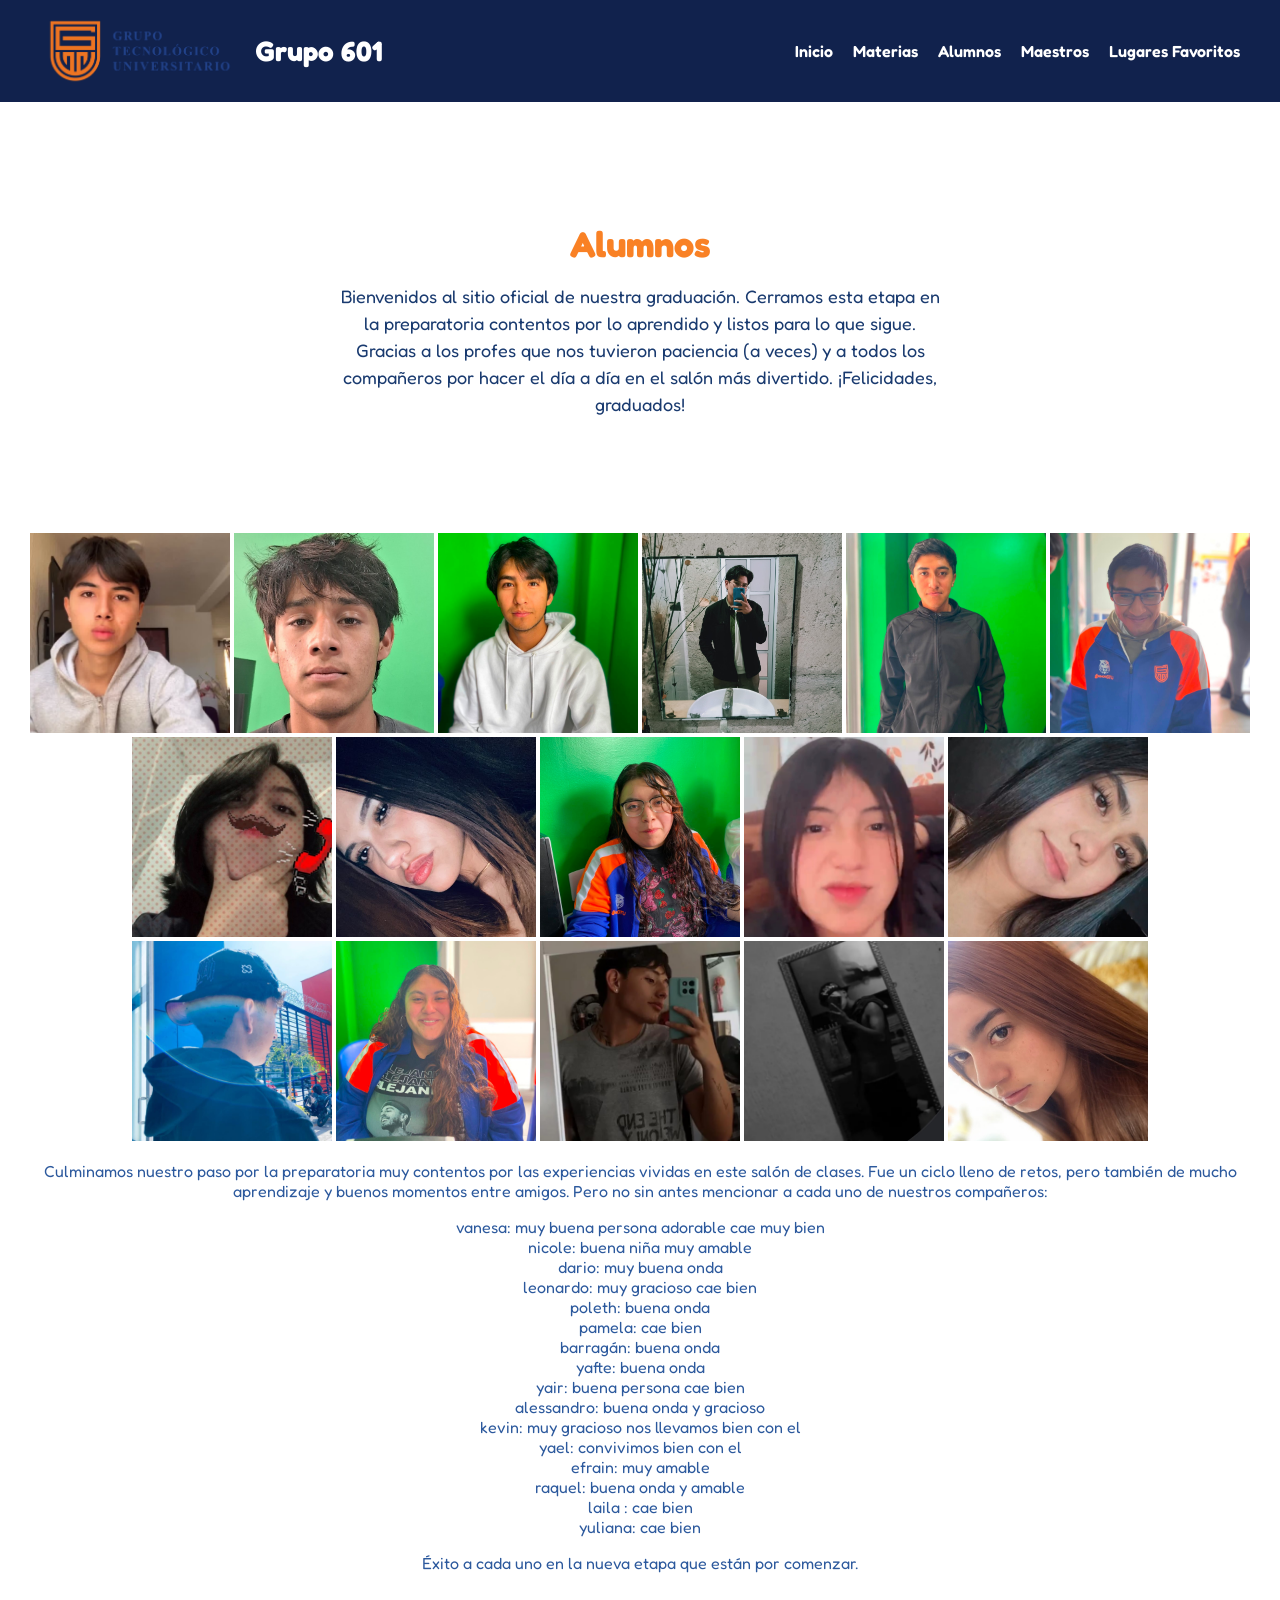
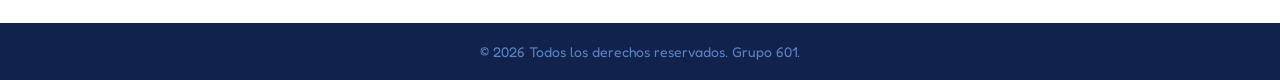
==== alumnos.html @ b42ed877 "Add files via upload" ====
<!DOCTYPE html>
<html lang="es">

<head>
<meta charset="UTF-8">
<meta name="viewport" content="width=device-width, initial-scale=1.0">
<title>Puchis Portal</title>
<meta name="description" content="Collection of Documents">
<meta property="og:title" content="Puchis Portal">
<meta property="og:description" content="Collection of Documents">
<meta property="og:type" content="website">
<!-- Importación de tipografía de burbuja (Fredoka) -->
<link href="https://fonts.googleapis.com/css2?family=Fredoka:wght@400;600;700&display=swap" rel="stylesheet">
<style>
/* ========================================================== */
/* SECCIÓN DE COLORES - PALETA BLUE + ORANGE                  */
/* ========================================================== */
body {
    background-color: #ffffff;
    /* aquí se cambia el fondo de la página (Blanco) */
    color: #2c599d;
    /* aquí se cambia el color del texto base (Azul medio #2C599D) */
    font-family: 'Fredoka', sans-serif;
    /* aquí se cambia la tipografía a letra de burbuja */
    margin: 0;
    padding: 0;
}

/* HEADER / CABECERA */
header {
    background-color: #11224d;
    /* aquí se cambia el fondo del header (Azul muy oscuro #11224D) */
    color: #ffffff;
    /* aquí se cambia el color de letra del header (Blanco) */
    padding: 15px 20px;
    /* aquí se cambia el tamaño (grosor) del header */
}

.header {
    max-width: 1200px;
    /* aquí se cambia el ancho máximo de la cabecera */
    margin: 0 auto;
    /* centra el contenido de la cabecera */
    display: flex;
    align-items: center;
    justify-content: space-between;
    /* separa el logo a la izquierda y el menú a la derecha */
}

.logo-area {
    display: flex;
    align-items: center;
    gap: 15px;
}

.logo-img {
    height: 50px;
    /* aquí se cambia la altura del logo */
    width: auto;
    /* mantiene la proporción del logo */
}

.logo-area h1 {
    font-size: 28px;
    /* aquí se cambia el tamaño del título del header */
    margin: 0;
    color: #ffffff;
    /* aquí se cambia el color del texto del header (Blanco) */
}

/* MENÚ DE ENLACES */
.nav-menu {
    display: flex;
    gap: 20px;
    /* aquí se cambia la separación entre los enlaces del menú */
}

.nav-menu a {
    color: #ffffff;
    /* aquí se cambia el color de los enlaces del menú (Blanco) */
    text-decoration: none;
    font-size: 16px;
    /* aquí se cambia el tamaño de los enlaces del menú */
    font-weight: 600;
    transition: color 0.2s;
}

.nav-menu a:hover {
    color: #f98125;
    /* aquí se cambia el color de los enlaces al pasar el cursor (Naranja #F98125) */
}

/* SECCIÓN PRINCIPAL */
.seccion {
    padding: 60px 20px;
    /* aquí se cambia el espacio (arriba/abajo) de la sección */
    text-align: center;
}

.primer.contenedor {
    max-width: 600px;
    /* aquí se cambia el ancho máximo de la caja central */
    margin: 0 auto;
    /* centra el contenedor en la pantalla */
    border: none;
    /* sin borde */
    border-radius: 12px;
    /* aquí se cambia el redondeado de las esquinas */
    padding: 30px;
    /* aquí se cambia el espacio interno de la caja */
    background-color: #ffffff;
}

.titulo {
    color: #f98125;
    /* aquí se cambia el color de los títulos (Naranja #F98125) */
    font-size: 36px;
    /* aquí se cambia el tamaño de letra de los títulos */
    margin-bottom: 15px;
    /* aquí se cambia el espacio debajo del título */
}

.seccion p {
    font-size: 18px;
    /* aquí se cambia el tamaño del texto descriptivo */
    line-height: 1.5;
    /* aquí se cambia la separación de líneas del texto */
    margin-bottom: 25px;
    /* aquí se cambia el espacio debajo del texto */
    color: #193a6f;
    /* aquí se cambia el color de la descripción (Azul oscuro #193A6F) */
}

/* FOOTER / PIE DE PÁGINA */
footer {
    background-color: #11224d;
    /* aquí se cambia el fondo del footer (Azul muy oscuro #11224D) */
    color: #ffffff;
    /* aquí se cambia el color del texto del footer (Blanco) */
    text-align: center;
    padding: 20px 20px;
    /* aquí se cambia el tamaño (grosor) del footer */
    margin-top: 50px;
    /* aquí se cambia la distancia con la sección de arriba */
}

.segundo.contenedor p {
    font-size: 14px;
    /* aquí se cambia el tamaño del texto legal del footer */
    color: #5b84c4;
    /* aquí se cambia el color del texto legal (Azul claro #5B84C4) */
    margin: 0;
}

/* RESPONSIVO */
@media (max-width: 768px) {
    .header {
        flex-direction: column;
        gap: 15px;
        text-align: center;
    }

    .nav-menu {
        flex-wrap: wrap;
        justify-content: center;
        gap: 12px;
    }
}
</style>
</head>

<body>
<header>
    <div class="header">
        <div class="logo-area">
            <img src="ft.PNG" width="200">
            <h1>Grupo 601</h1>
        </div>
        <nav class="nav-menu">
            <a href="index.html">Inicio</a>
            <a href="materias.html">Materias</a>
            <a href="alumnos.html">Alumnos</a>
            <a href="proyecto final/maestros.html">Maestros</a>
            <a href="lugares.html">Lugares Favoritos</a>
        </nav>
    </div>
</header>

<!-- SECCIÓN DE DESPEDIDA / GRADUACIÓN -->
<section class="seccion" id="despedida">
    <div class="primer contenedor">
        <h1 class="titulo">Alumnos</h1>
        <p>
            Bienvenidos al sitio oficial de nuestra graduación. Cerramos esta etapa en la preparatoria contentos por lo aprendido y listos para lo que sigue. Gracias a los profes que nos tuvieron paciencia (a veces) y a todos los compañeros por hacer el día a día en el salón más divertido. ¡Felicidades, graduados!
        </p>
    </div>
</section>

<div style="text-align: center;">

    <img src="alessandro.JPEG" width="200">
    <img src="barragan.JPEG" width="200">
    <img src="dario.JPEG" width="200">
    <img src="efra.JPEG" width="200">
    <img src="kevin.JPEG" width="200">
    <img src="leo.JPEG" width="200">

    <div style="text-align: center;">
        <img src="raquel.JPEG" width="200">
        <img src="lila.JPEG" width="200">
        <img src="nicole.JPEG" width="200">
        <img src="pamela.JPEG" width="200">
        <img src="polet.JPEG" width="200">

        <div style="text-align: center;">
            <img src="llavero.JPEG" width="200">
            <img src="vanessa.JPEG" width="200">
            <img src="yafte.JPEG" width="200">
            <img src="yair.JPEG" width="200">
            <img src="yuliana.JPEG" width="200">

            <p></p>
        </div>

        Culminamos nuestro paso por la preparatoria muy contentos por las experiencias vividas en este salón de clases. Fue un ciclo lleno de retos, pero también de mucho aprendizaje y buenos momentos entre amigos. Pero no sin antes mencionar a cada uno de nuestros compañeros:

        <p>
            <ul style="list-style-type: none; padding: 0; margin: 0;">
                <li> vanesa: muy buena persona adorable cae muy bien </li>
                <li> nicole: buena niña muy amable </li>
                <li> dario: muy buena onda </li>
                <li> leonardo: muy gracioso cae bien </li>
                <li> poleth: buena onda </li>
                <li> pamela: cae bien </li>
                <li> barragán: buena onda </li>
                <li> yafte: buena onda </li>
                <li> yair: buena persona cae bien </li>
                <li> alessandro: buena onda y gracioso </li>
                <li> kevin: muy gracioso nos llevamos bien con el </li>
                <li> yael: convivimos bien con el </li>
                <li> efrain: muy amable </li>
                <li> raquel: buena onda y amable </li>
                <li> laila : cae bien </li>
                <li> yuliana: cae bien </li>
            </ul>
        </p>
    </div>

    <p>
        Éxito a cada uno en la nueva etapa que están por comenzar.
    </p>

    <footer>
        <div class="segundo contenedor">
            <p>© 2026 Todos los derechos reservados. Grupo 601.</p>
        </div>
    </footer>

</div>
</body>
</html>
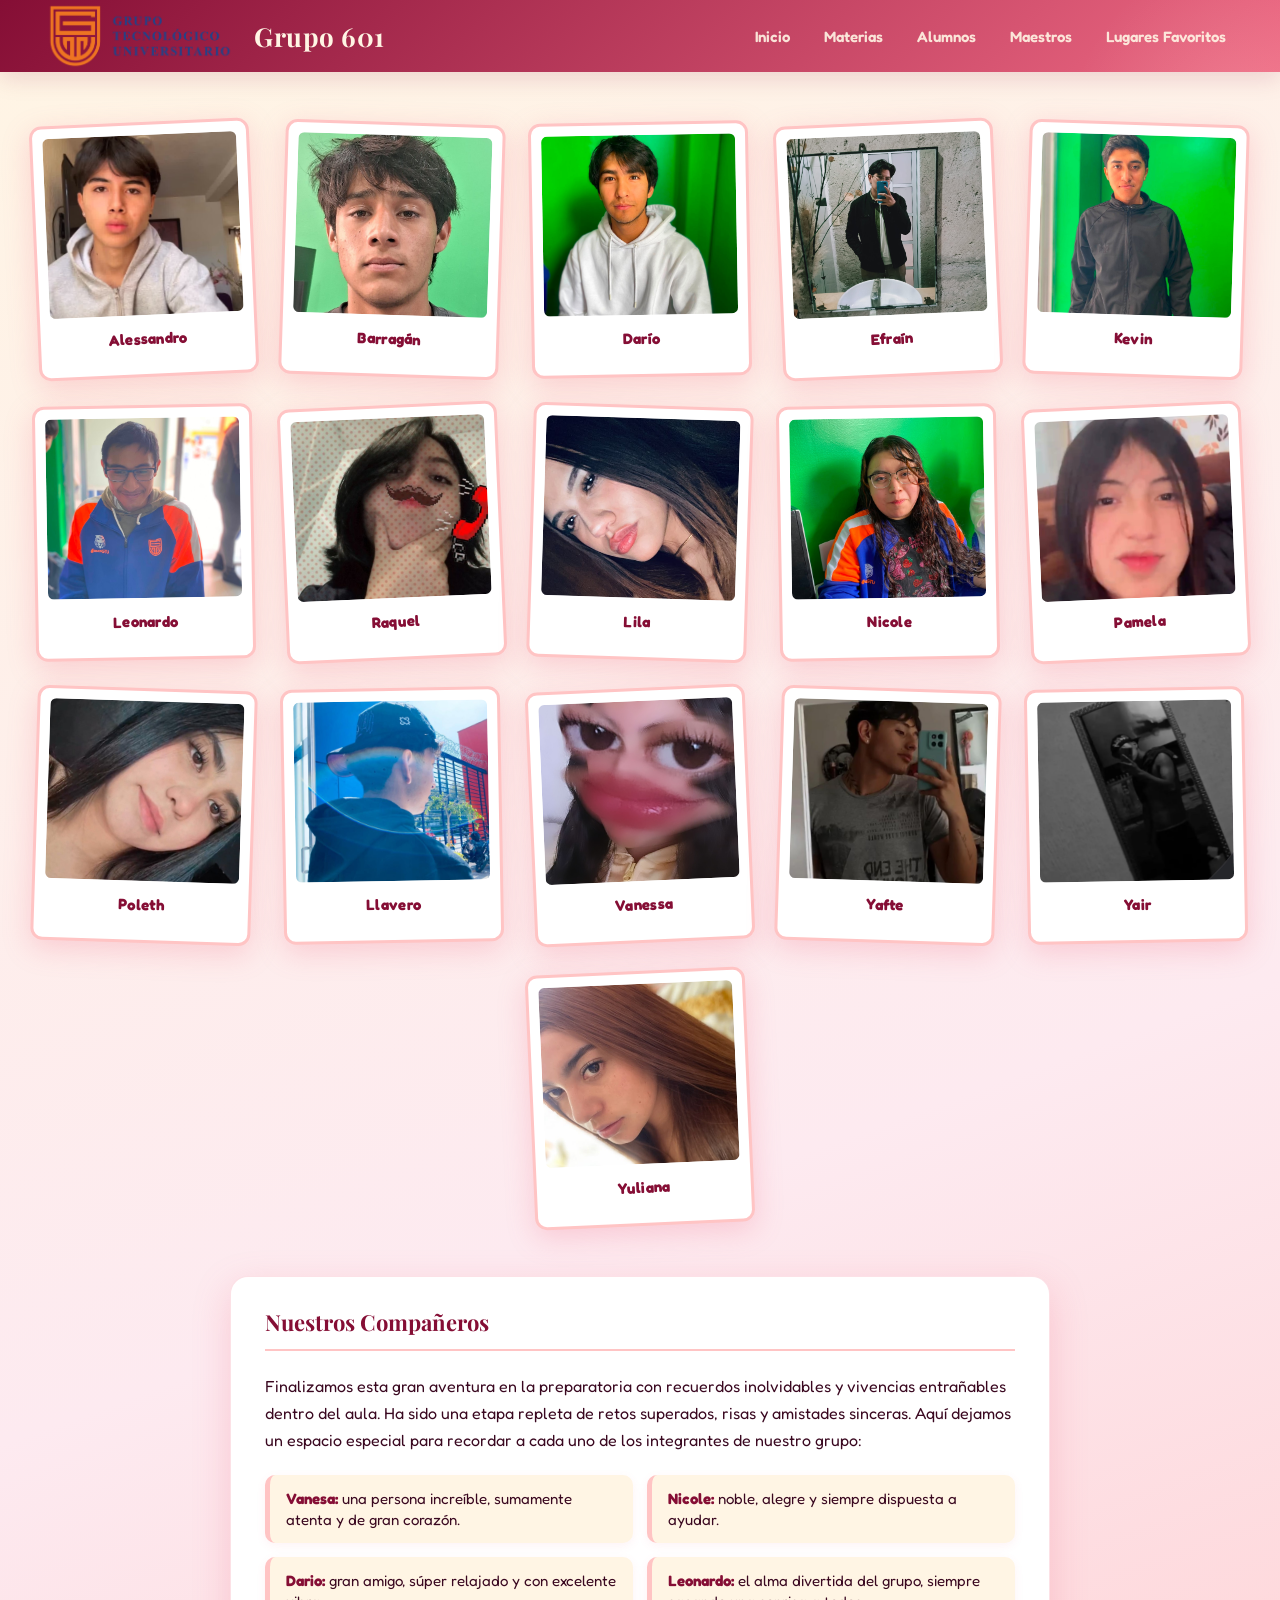
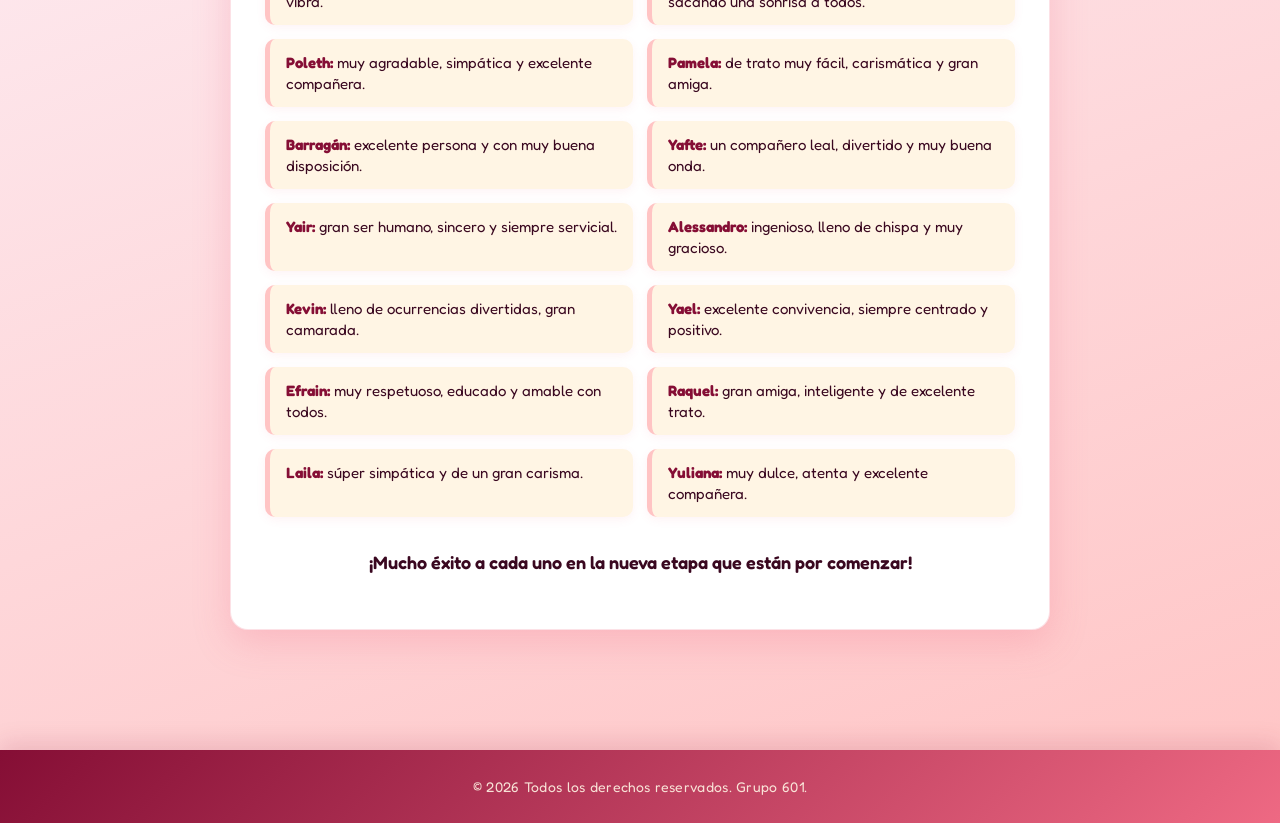
==== commit 11df9991: "Add files via upload" ====
--- a/alumnos.html
+++ b/alumnos.html
@@ -4,169 +4,14 @@
 <head>
 <meta charset="UTF-8">
 <meta name="viewport" content="width=device-width, initial-scale=1.0">
-<title>Puchis Portal</title>
-<meta name="description" content="Collection of Documents">
-<meta property="og:title" content="Puchis Portal">
+<title>Portal Grupo 601</title>
+<meta name="description" content="Nuestros alumnos y compañeros - Grupo 601">
+<meta property="og:title" content="Portal Grupo 601">
 <meta property="og:description" content="Collection of Documents">
 <meta property="og:type" content="website">
 <!-- Importación de tipografía de burbuja (Fredoka) -->
 <link href="https://fonts.googleapis.com/css2?family=Fredoka:wght@400;600;700&display=swap" rel="stylesheet">
-<style>
-/* ========================================================== */
-/* SECCIÓN DE COLORES - PALETA BLUE + ORANGE                  */
-/* ========================================================== */
-body {
-    background-color: #ffffff;
-    /* aquí se cambia el fondo de la página (Blanco) */
-    color: #2c599d;
-    /* aquí se cambia el color del texto base (Azul medio #2C599D) */
-    font-family: 'Fredoka', sans-serif;
-    /* aquí se cambia la tipografía a letra de burbuja */
-    margin: 0;
-    padding: 0;
-}
-
-/* HEADER / CABECERA */
-header {
-    background-color: #11224d;
-    /* aquí se cambia el fondo del header (Azul muy oscuro #11224D) */
-    color: #ffffff;
-    /* aquí se cambia el color de letra del header (Blanco) */
-    padding: 15px 20px;
-    /* aquí se cambia el tamaño (grosor) del header */
-}
-
-.header {
-    max-width: 1200px;
-    /* aquí se cambia el ancho máximo de la cabecera */
-    margin: 0 auto;
-    /* centra el contenido de la cabecera */
-    display: flex;
-    align-items: center;
-    justify-content: space-between;
-    /* separa el logo a la izquierda y el menú a la derecha */
-}
-
-.logo-area {
-    display: flex;
-    align-items: center;
-    gap: 15px;
-}
-
-.logo-img {
-    height: 50px;
-    /* aquí se cambia la altura del logo */
-    width: auto;
-    /* mantiene la proporción del logo */
-}
-
-.logo-area h1 {
-    font-size: 28px;
-    /* aquí se cambia el tamaño del título del header */
-    margin: 0;
-    color: #ffffff;
-    /* aquí se cambia el color del texto del header (Blanco) */
-}
-
-/* MENÚ DE ENLACES */
-.nav-menu {
-    display: flex;
-    gap: 20px;
-    /* aquí se cambia la separación entre los enlaces del menú */
-}
-
-.nav-menu a {
-    color: #ffffff;
-    /* aquí se cambia el color de los enlaces del menú (Blanco) */
-    text-decoration: none;
-    font-size: 16px;
-    /* aquí se cambia el tamaño de los enlaces del menú */
-    font-weight: 600;
-    transition: color 0.2s;
-}
-
-.nav-menu a:hover {
-    color: #f98125;
-    /* aquí se cambia el color de los enlaces al pasar el cursor (Naranja #F98125) */
-}
-
-/* SECCIÓN PRINCIPAL */
-.seccion {
-    padding: 60px 20px;
-    /* aquí se cambia el espacio (arriba/abajo) de la sección */
-    text-align: center;
-}
-
-.primer.contenedor {
-    max-width: 600px;
-    /* aquí se cambia el ancho máximo de la caja central */
-    margin: 0 auto;
-    /* centra el contenedor en la pantalla */
-    border: none;
-    /* sin borde */
-    border-radius: 12px;
-    /* aquí se cambia el redondeado de las esquinas */
-    padding: 30px;
-    /* aquí se cambia el espacio interno de la caja */
-    background-color: #ffffff;
-}
-
-.titulo {
-    color: #f98125;
-    /* aquí se cambia el color de los títulos (Naranja #F98125) */
-    font-size: 36px;
-    /* aquí se cambia el tamaño de letra de los títulos */
-    margin-bottom: 15px;
-    /* aquí se cambia el espacio debajo del título */
-}
-
-.seccion p {
-    font-size: 18px;
-    /* aquí se cambia el tamaño del texto descriptivo */
-    line-height: 1.5;
-    /* aquí se cambia la separación de líneas del texto */
-    margin-bottom: 25px;
-    /* aquí se cambia el espacio debajo del texto */
-    color: #193a6f;
-    /* aquí se cambia el color de la descripción (Azul oscuro #193A6F) */
-}
-
-/* FOOTER / PIE DE PÁGINA */
-footer {
-    background-color: #11224d;
-    /* aquí se cambia el fondo del footer (Azul muy oscuro #11224D) */
-    color: #ffffff;
-    /* aquí se cambia el color del texto del footer (Blanco) */
-    text-align: center;
-    padding: 20px 20px;
-    /* aquí se cambia el tamaño (grosor) del footer */
-    margin-top: 50px;
-    /* aquí se cambia la distancia con la sección de arriba */
-}
-
-.segundo.contenedor p {
-    font-size: 14px;
-    /* aquí se cambia el tamaño del texto legal del footer */
-    color: #5b84c4;
-    /* aquí se cambia el color del texto legal (Azul claro #5B84C4) */
-    margin: 0;
-}
-
-/* RESPONSIVO */
-@media (max-width: 768px) {
-    .header {
-        flex-direction: column;
-        gap: 15px;
-        text-align: center;
-    }
-
-    .nav-menu {
-        flex-wrap: wrap;
-        justify-content: center;
-        gap: 12px;
-    }
-}
-</style>
+    <link rel="stylesheet" href="styles.css">
 </head>
 
 <body>
@@ -186,76 +31,109 @@
     </div>
 </header>
 
-<!-- SECCIÓN DE DESPEDIDA / GRADUACIÓN -->
-<section class="seccion" id="despedida">
-    <div class="primer contenedor">
-        <h1 class="titulo">Alumnos</h1>
-        <p>
-            Bienvenidos al sitio oficial de nuestra graduación. Cerramos esta etapa en la preparatoria contentos por lo aprendido y listos para lo que sigue. Gracias a los profes que nos tuvieron paciencia (a veces) y a todos los compañeros por hacer el día a día en el salón más divertido. ¡Felicidades, graduados!
-        </p>
-    </div>
-</section>
+<!-- SECCIÓN DE DESPEDIDA / GRADUACIÓN ELIMINADA -->
 
-<div style="text-align: center;">
-
-    <img src="alessandro.JPEG" width="200">
-    <img src="barragan.JPEG" width="200">
-    <img src="dario.JPEG" width="200">
-    <img src="efra.JPEG" width="200">
-    <img src="kevin.JPEG" width="200">
-    <img src="leo.JPEG" width="200">
-
-    <div style="text-align: center;">
-        <img src="raquel.JPEG" width="200">
-        <img src="lila.JPEG" width="200">
-        <img src="nicole.JPEG" width="200">
-        <img src="pamela.JPEG" width="200">
-        <img src="polet.JPEG" width="200">
-
-        <div style="text-align: center;">
-            <img src="llavero.JPEG" width="200">
-            <img src="vanessa.JPEG" width="200">
-            <img src="yafte.JPEG" width="200">
-            <img src="yair.JPEG" width="200">
-            <img src="yuliana.JPEG" width="200">
-
-            <p></p>
+    <section class="seccion" style="padding-top: 0;">
+        <div class="photo-grid">
+            <div class="photo-card">
+                <img src="alessandro.JPEG" alt="Alessandro">
+                <span class="card-title">Alessandro</span>
+            </div>
+            <div class="photo-card">
+                <img src="barragan.JPEG" alt="Barragán">
+                <span class="card-title">Barragán</span>
+            </div>
+            <div class="photo-card">
+                <img src="dario.JPEG" alt="Darío">
+                <span class="card-title">Darío</span>
+            </div>
+            <div class="photo-card">
+                <img src="efra.JPEG" alt="Efraín">
+                <span class="card-title">Efraín</span>
+            </div>
+            <div class="photo-card">
+                <img src="kevin.JPEG" alt="Kevin">
+                <span class="card-title">Kevin</span>
+            </div>
+            <div class="photo-card">
+                <img src="leo.JPEG" alt="Leonardo">
+                <span class="card-title">Leonardo</span>
+            </div>
+            <div class="photo-card">
+                <img src="raquel.JPEG" alt="Raquel">
+                <span class="card-title">Raquel</span>
+            </div>
+            <div class="photo-card">
+                <img src="lila.JPEG" alt="Lila">
+                <span class="card-title">Lila</span>
+            </div>
+            <div class="photo-card">
+                <img src="nicole.JPEG" alt="Nicole">
+                <span class="card-title">Nicole</span>
+            </div>
+            <div class="photo-card">
+                <img src="pamela.JPEG" alt="Pamela">
+                <span class="card-title">Pamela</span>
+            </div>
+            <div class="photo-card">
+                <img src="polet.JPEG" alt="Poleth">
+                <span class="card-title">Poleth</span>
+            </div>
+            <div class="photo-card">
+                <img src="llavero.JPEG" alt="Llavero">
+                <span class="card-title">Llavero</span>
+            </div>
+            <div class="photo-card">
+                <img src="vanessa.jpeg" alt="Vanessa">
+                <span class="card-title">Vanessa</span>
+            </div>
+            <div class="photo-card">
+                <img src="yafte.JPEG" alt="Yafte">
+                <span class="card-title">Yafte</span>
+            </div>
+            <div class="photo-card">
+                <img src="yair.JPEG" alt="Yair">
+                <span class="card-title">Yair</span>
+            </div>
+            <div class="photo-card">
+                <img src="yuliana.JPEG" alt="Yuliana">
+                <span class="card-title">Yuliana</span>
+            </div>
         </div>
 
-        Culminamos nuestro paso por la preparatoria muy contentos por las experiencias vividas en este salón de clases. Fue un ciclo lleno de retos, pero también de mucho aprendizaje y buenos momentos entre amigos. Pero no sin antes mencionar a cada uno de nuestros compañeros:
-
-        <p>
-            <ul style="list-style-type: none; padding: 0; margin: 0;">
-                <li> vanesa: muy buena persona adorable cae muy bien </li>
-                <li> nicole: buena niña muy amable </li>
-                <li> dario: muy buena onda </li>
-                <li> leonardo: muy gracioso cae bien </li>
-                <li> poleth: buena onda </li>
-                <li> pamela: cae bien </li>
-                <li> barragán: buena onda </li>
-                <li> yafte: buena onda </li>
-                <li> yair: buena persona cae bien </li>
-                <li> alessandro: buena onda y gracioso </li>
-                <li> kevin: muy gracioso nos llevamos bien con el </li>
-                <li> yael: convivimos bien con el </li>
-                <li> efrain: muy amable </li>
-                <li> raquel: buena onda y amable </li>
-                <li> laila : cae bien </li>
-                <li> yuliana: cae bien </li>
+        <div class="student-list-container">
+            <h3>Nuestros Compañeros</h3>
+            <p style="text-align: left; font-size: 16px; color: var(--text-primary); margin-bottom: 20px;">
+                Finalizamos esta gran aventura en la preparatoria con recuerdos inolvidables y vivencias entrañables dentro del aula. Ha sido una etapa repleta de retos superados, risas y amistades sinceras. Aquí dejamos un espacio especial para recordar a cada uno de los integrantes de nuestro grupo:
+            </p>
+            <ul class="student-list">
+                <li><strong>vanesa:</strong> una persona increíble, sumamente atenta y de gran corazón.</li>
+                <li><strong>nicole:</strong> noble, alegre y siempre dispuesta a ayudar.</li>
+                <li><strong>dario:</strong> gran amigo, súper relajado y con excelente vibra.</li>
+                <li><strong>leonardo:</strong> el alma divertida del grupo, siempre sacando una sonrisa a todos.</li>
+                <li><strong>poleth:</strong> muy agradable, simpática y excelente compañera.</li>
+                <li><strong>pamela:</strong> de trato muy fácil, carismática y gran amiga.</li>
+                <li><strong>barragán:</strong> excelente persona y con muy buena disposición.</li>
+                <li><strong>yafte:</strong> un compañero leal, divertido y muy buena onda.</li>
+                <li><strong>yair:</strong> gran ser humano, sincero y siempre servicial.</li>
+                <li><strong>alessandro:</strong> ingenioso, lleno de chispa y muy gracioso.</li>
+                <li><strong>kevin:</strong> lleno de ocurrencias divertidas, gran camarada.</li>
+                <li><strong>yael:</strong> excelente convivencia, siempre centrado y positivo.</li>
+                <li><strong>efrain:</strong> muy respetuoso, educado y amable con todos.</li>
+                <li><strong>raquel:</strong> gran amiga, inteligente y de excelente trato.</li>
+                <li><strong>laila:</strong> súper simpática y de un gran carisma.</li>
+                <li><strong>yuliana:</strong> muy dulce, atenta y excelente compañera.</li>
             </ul>
-        </p>
-    </div>
-
-    <p>
-        Éxito a cada uno en la nueva etapa que están por comenzar.
-    </p>
+            <p style="text-align: center; margin-top: 30px; font-weight: 600; font-size: 18px; color: var(--accent-title);">
+                ¡Mucho éxito a cada uno en la nueva etapa que están por comenzar!
+            </p>
+        </div>
+    </section>
 
     <footer>
         <div class="segundo contenedor">
             <p>© 2026 Todos los derechos reservados. Grupo 601.</p>
         </div>
     </footer>
-
-</div>
 </body>
 </html>
--- a/styles.css
+++ b/styles.css
@@ -0,0 +1,400 @@
+/* ========================================================== */
+/* PALETA SALMVERSE — PORTAL GRUPO 601                        */
+/* #850e35 | #ee6983 | #ffc4c4 | #fff5e4                     */
+/* ========================================================== */
+
+@import url('https://fonts.googleapis.com/css2?family=Fredoka:wght@400;600;700&family=Playfair+Display:ital,wght@0,700;1,400&display=swap');
+
+:root {
+    --crimson:   #850e35;
+    --rose:      #ee6983;
+    --blush:     #ffc4c4;
+    --cream:     #fff5e4;
+
+    --text-dark:    #3a0820;
+    --text-mid:     #850e35;
+    --text-light:   #fff5e4;
+    --card-bg:      #ffffff;
+    --shadow-rose:  rgba(238, 105, 131, 0.25);
+    --shadow-dark:  rgba(133, 14, 53, 0.15);
+}
+
+/* ---- RESET ---- */
+*, *::before, *::after { box-sizing: border-box; }
+
+body {
+    background: linear-gradient(160deg, var(--cream) 0%, #fdeaf0 50%, var(--blush) 100%);
+    color: var(--text-dark);
+    font-family: 'Fredoka', sans-serif;
+    margin: 0;
+    padding: 0;
+    min-height: 100vh;
+}
+
+/* ============================================================
+   HEADER
+   ============================================================ */
+header {
+    background: linear-gradient(135deg, var(--crimson) 0%, var(--rose) 100%);
+    padding: 0 20px;
+    box-shadow: 0 6px 24px var(--shadow-dark);
+    position: relative;
+    overflow: hidden;
+}
+
+/* Sutil brillo decorativo en el header */
+header::before {
+    content: '';
+    position: absolute;
+    top: -60%;
+    right: -10%;
+    width: 340px;
+    height: 340px;
+    background: radial-gradient(circle, rgba(255,245,228,0.15) 0%, transparent 70%);
+    pointer-events: none;
+}
+
+.header {
+    max-width: 1200px;
+    margin: 0 auto;
+    display: flex;
+    align-items: center;
+    justify-content: space-between;
+    height: 72px;
+}
+
+.logo-area {
+    display: flex;
+    align-items: center;
+    gap: 14px;
+}
+
+.logo-img { height: 50px; width: auto; }
+
+.logo-area h1 {
+    font-family: 'Playfair Display', serif;
+    font-size: 26px;
+    margin: 0;
+    color: var(--cream);
+    letter-spacing: 0.5px;
+}
+
+/* ---- NAV ---- */
+.nav-menu {
+    display: flex;
+    gap: 6px;
+}
+
+.nav-menu a {
+    color: rgba(255, 245, 228, 0.9);
+    text-decoration: none;
+    font-size: 15px;
+    font-weight: 600;
+    padding: 8px 14px;
+    border-radius: 50px;
+    transition: background 0.25s ease, color 0.25s ease, transform 0.2s ease;
+}
+
+.nav-menu a:hover {
+    background: rgba(255, 245, 228, 0.2);
+    color: #ffffff;
+    transform: translateY(-1px);
+}
+
+/* ============================================================
+   SECCIONES
+   ============================================================ */
+.seccion {
+    padding: 60px 20px;
+    text-align: center;
+}
+
+.primer.contenedor {
+    max-width: 820px;
+    margin: 0 auto;
+    border-radius: 20px;
+    padding: 44px 48px;
+    background: #ffffff;
+    box-shadow: 0 16px 48px var(--shadow-rose), 0 2px 8px rgba(0,0,0,0.04);
+    border: 1.5px solid rgba(238, 105, 131, 0.18);
+    position: relative;
+    overflow: hidden;
+}
+
+/* Acento de color en esquina superior izquierda */
+.primer.contenedor::before {
+    content: '';
+    position: absolute;
+    top: 0; left: 0;
+    width: 6px;
+    height: 100%;
+    background: linear-gradient(to bottom, var(--crimson), var(--blush));
+    border-radius: 20px 0 0 20px;
+}
+
+.titulo {
+    font-family: 'Playfair Display', serif;
+    color: var(--crimson);
+    font-size: 38px;
+    margin-bottom: 18px;
+    font-weight: 700;
+    letter-spacing: -0.5px;
+}
+
+.seccion p {
+    font-size: 17px;
+    line-height: 1.7;
+    margin-bottom: 22px;
+    color: var(--text-dark);
+}
+
+/* ============================================================
+   FOOTER
+   ============================================================ */
+footer {
+    background: linear-gradient(135deg, var(--crimson) 0%, var(--rose) 100%);
+    color: var(--cream);
+    text-align: center;
+    padding: 28px 20px;
+    margin-top: 60px;
+    box-shadow: 0 -6px 24px var(--shadow-dark);
+}
+
+.segundo.contenedor p {
+    font-size: 14px;
+    color: rgba(255, 245, 228, 0.9);
+    margin: 0;
+    letter-spacing: 0.3px;
+}
+
+/* ============================================================
+   RESPONSIVO
+   ============================================================ */
+@media (max-width: 768px) {
+    .header { height: auto; padding: 14px 20px; flex-direction: column; gap: 14px; }
+    .nav-menu { flex-wrap: wrap; justify-content: center; gap: 6px; }
+    .primer.contenedor { padding: 28px 20px; }
+}
+
+/* ============================================================
+   PHOTO GRID — POLAROID STYLE
+   ============================================================ */
+.photo-grid {
+    display: flex;
+    flex-wrap: wrap;
+    gap: 28px;
+    justify-content: center;
+    margin-top: 40px;
+    padding: 10px 0;
+}
+
+.photo-card {
+    background: #ffffff;
+    padding: 10px 10px 26px 10px;
+    border-radius: 12px;
+    box-shadow: 0 8px 28px var(--shadow-rose);
+    transition: transform 0.35s cubic-bezier(0.175, 0.885, 0.32, 1.275),
+                box-shadow 0.35s ease,
+                border-color 0.3s ease;
+    cursor: pointer;
+    border: 3px solid var(--blush);
+    width: 220px;
+    text-align: center;
+}
+
+.photo-card img {
+    width: 100%;
+    height: 180px;
+    object-fit: cover;
+    border-radius: 6px;
+    display: block;
+}
+
+.photo-card .card-title {
+    display: block;
+    margin-top: 14px;
+    font-size: 15px;
+    font-weight: 700;
+    color: var(--crimson);
+    letter-spacing: 0.3px;
+    transition: color 0.25s ease;
+}
+
+.photo-card:hover {
+    transform: scale(1.07) rotate(0deg) !important;
+    box-shadow: 0 18px 42px rgba(133, 14, 53, 0.22);
+    border-color: var(--rose);
+    z-index: 5;
+}
+
+.photo-card:hover .card-title {
+    color: var(--rose);
+}
+
+/* Rotaciones orgánicas */
+.photo-card:nth-child(3n+1) { transform: rotate(-2.5deg); }
+.photo-card:nth-child(3n+2) { transform: rotate(1.8deg); }
+.photo-card:nth-child(3n)   { transform: rotate(-1deg); }
+
+/* ============================================================
+   COLLAGE ÚNICA
+   ============================================================ */
+.collage-single-container {
+    margin-top: 32px;
+    display: flex;
+    justify-content: center;
+    padding: 12px;
+}
+
+.collage-single-img {
+    max-width: 88%;
+    height: auto;
+    border-radius: 14px;
+    box-shadow: 0 12px 40px var(--shadow-rose);
+    transform: rotate(-1.8deg);
+    transition: transform 0.35s cubic-bezier(0.175, 0.885, 0.32, 1.275),
+                box-shadow 0.35s ease,
+                border-color 0.3s ease;
+    cursor: pointer;
+    border: 5px solid var(--blush);
+    background: #fff;
+}
+
+.collage-single-img:hover {
+    transform: rotate(0deg) scale(1.03);
+    border-color: var(--rose);
+    box-shadow: 0 20px 50px rgba(133, 14, 53, 0.28);
+}
+
+/* ============================================================
+   LISTA DE ALUMNOS
+   ============================================================ */
+.student-list-container {
+    margin: 40px auto 0;
+    text-align: left;
+    max-width: 820px;
+    padding: 30px 34px;
+    background: #ffffff;
+    border-radius: 18px;
+    border: 1.5px solid rgba(238, 105, 131, 0.2);
+    box-shadow: 0 12px 36px var(--shadow-rose);
+}
+
+.student-list-container h3 {
+    margin-top: 0;
+    color: var(--crimson);
+    font-family: 'Playfair Display', serif;
+    font-size: 22px;
+    border-bottom: 2px solid var(--blush);
+    padding-bottom: 12px;
+    margin-bottom: 22px;
+}
+
+.student-list {
+    list-style: none;
+    padding: 0;
+    margin: 0;
+    display: grid;
+    grid-template-columns: repeat(auto-fill, minmax(290px, 1fr));
+    gap: 14px;
+}
+
+.student-list li {
+    padding: 13px 16px;
+    background: var(--cream);
+    border-radius: 10px;
+    box-shadow: 0 3px 10px rgba(238, 105, 131, 0.08);
+    border-left: 5px solid var(--blush);
+    font-size: 15px;
+    line-height: 1.4;
+    transition: transform 0.2s ease, border-left-color 0.2s ease, box-shadow 0.2s ease;
+}
+
+.student-list li:hover {
+    transform: translateX(5px);
+    border-left-color: var(--rose);
+    box-shadow: 0 6px 18px rgba(238, 105, 131, 0.18);
+}
+
+.student-list li strong {
+    color: var(--crimson);
+    text-transform: capitalize;
+}
+
+/* ============================================================
+   TARJETAS DE MATERIAS
+   ============================================================ */
+.subject-card {
+    text-align: left;
+    margin-bottom: 22px;
+    padding: 22px 24px;
+    border-radius: 12px;
+    background: var(--cream);
+    border-left: 6px solid var(--rose);
+    border: 1px solid rgba(238, 105, 131, 0.15);
+    border-left-width: 6px;
+    box-shadow: 0 4px 14px rgba(238, 105, 131, 0.08);
+    transition: transform 0.22s ease, border-left-color 0.22s ease, box-shadow 0.22s ease;
+}
+
+.subject-card:hover {
+    transform: translateX(5px);
+    border-left-color: var(--crimson);
+    box-shadow: 0 10px 28px rgba(133, 14, 53, 0.16);
+}
+
+.subject-card strong {
+    font-size: 20px;
+    color: var(--crimson);
+    display: block;
+    margin-bottom: 8px;
+    font-family: 'Playfair Display', serif;
+}
+
+.subject-card p {
+    margin: 0;
+    font-size: 16px;
+    line-height: 1.6;
+    color: var(--text-dark);
+}
+
+/* ============================================================
+   WIDGET DE PALETA DE COLORES
+   ============================================================ */
+.palette-container {
+    display: grid;
+    grid-template-columns: repeat(auto-fit, minmax(130px, 1fr));
+    gap: 14px;
+    margin-top: 22px;
+}
+
+.palette-color {
+    display: flex;
+    flex-direction: column;
+    justify-content: center;
+    align-items: center;
+    padding: 22px 10px;
+    border-radius: 14px;
+    box-shadow: 0 6px 18px rgba(133, 14, 53, 0.1);
+    transition: transform 0.3s cubic-bezier(0.175, 0.885, 0.32, 1.275), box-shadow 0.3s ease;
+    cursor: pointer;
+    text-align: center;
+}
+
+.palette-color:hover {
+    transform: translateY(-6px);
+    box-shadow: 0 14px 32px rgba(133, 14, 53, 0.22);
+}
+
+.palette-color .color-name {
+    font-weight: 700;
+    font-size: 16px;
+    margin-bottom: 5px;
+}
+
+.palette-color .color-hex {
+    font-size: 12px;
+    opacity: 0.85;
+    font-family: monospace;
+    letter-spacing: 0.5px;
+}
